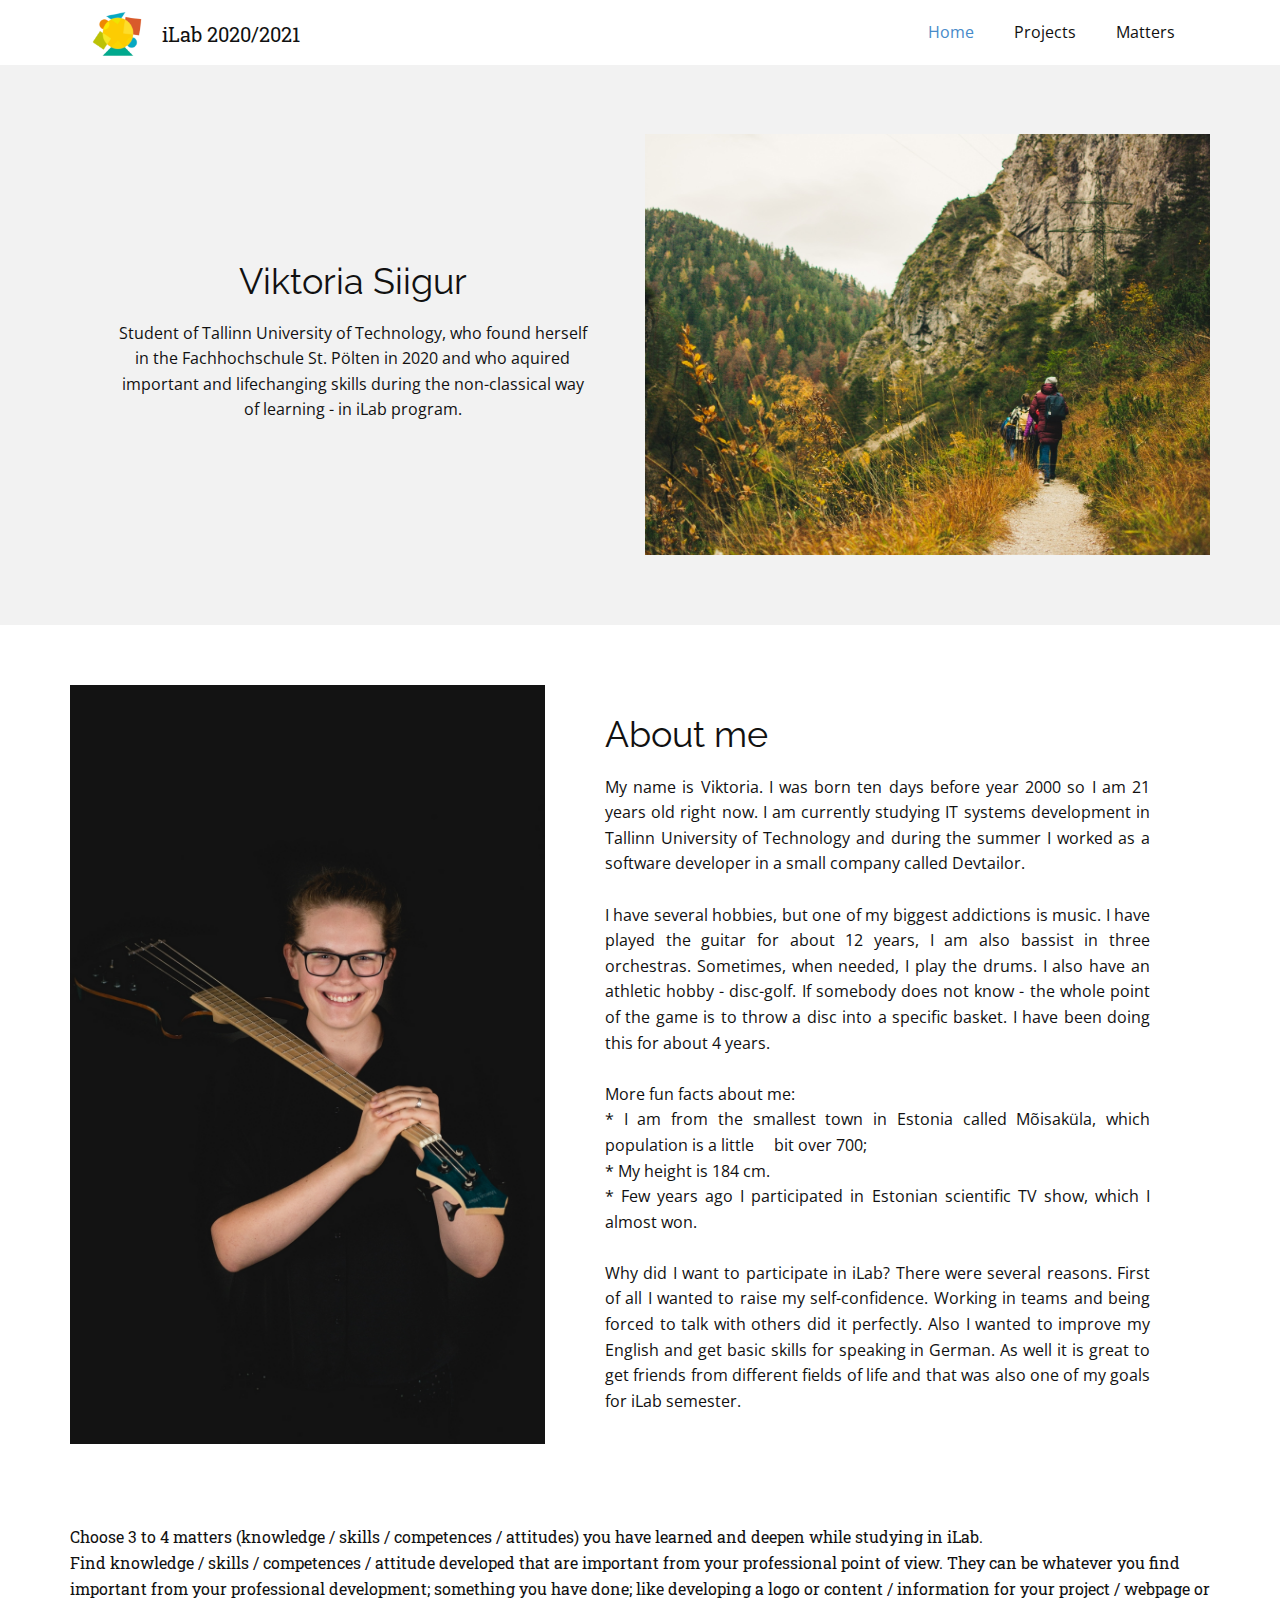
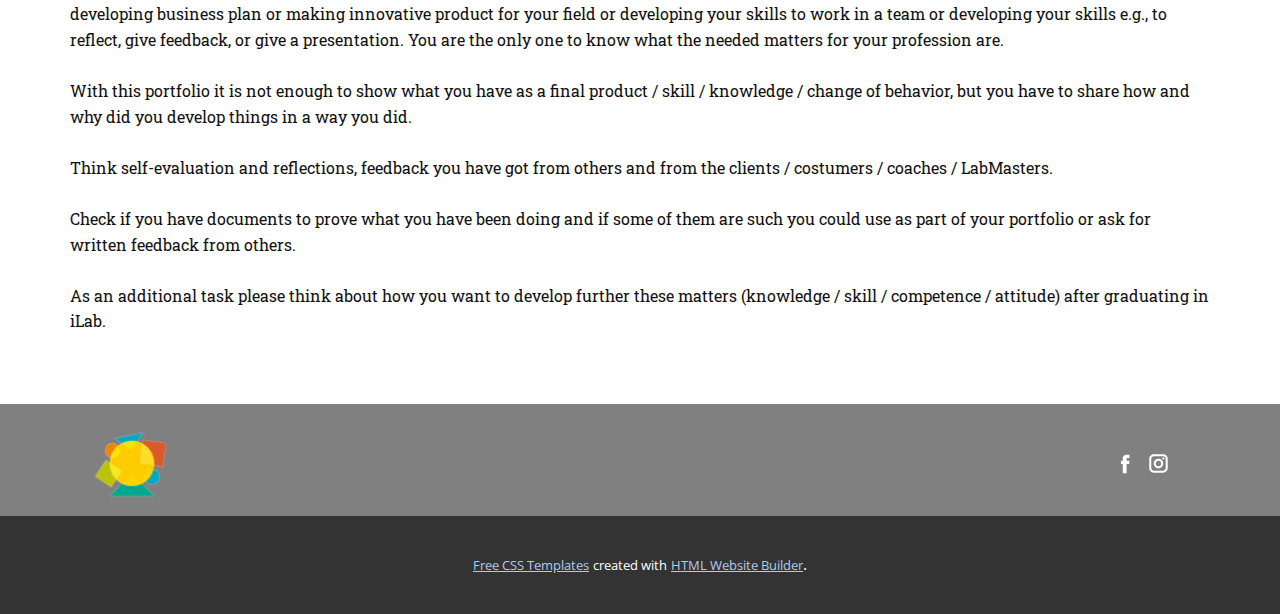
==== Home.html @ 85424d56 "first commit" ====
<!DOCTYPE html>
<html style="font-size: 16px;">
  <head>
    <meta name="viewport" content="width=device-width, initial-scale=1.0">
    <meta charset="utf-8">
    <meta name="keywords" content="writing courses, About our students, Online Writing Classes,Learning, and Community, 01, 02, 03, 04, How to Describe Nature, Questions?&nbsp;Comments?">
    <meta name="description" content="">
    <meta name="page_type" content="np-template-header-footer-from-plugin">
    <title>Home</title>
    <link rel="stylesheet" href="nicepage.css" media="screen">
<link rel="stylesheet" href="Home.css" media="screen">
    <script class="u-script" type="text/javascript" src="jquery.js" defer=""></script>
    <script class="u-script" type="text/javascript" src="nicepage.js" defer=""></script>
    <meta name="generator" content="Nicepage 3.3.3, nicepage.com">
    <link id="u-theme-google-font" rel="stylesheet" href="https://fonts.googleapis.com/css?family=Raleway:100,100i,200,200i,300,300i,400,400i,500,500i,600,600i,700,700i,800,800i,900,900i|Open+Sans:300,300i,400,400i,600,600i,700,700i,800,800i">
    <link id="u-page-google-font" rel="stylesheet" href="https://fonts.googleapis.com/css?family=Roboto+Slab:100,300,400,700">
    
    
    
    
    <script type="application/ld+json">{
		"@context": "http://schema.org",
		"@type": "Organization",
		"name": "",
		"url": "index.html",
		"sameAs": [
				"https://facebook.com/viktoria.siigur",
				"https://www.instagram.com/viktoriasiigur"
		]
}</script>
    <meta property="og:title" content="Home">
    <meta property="og:type" content="website">
    <meta name="theme-color" content="#478ac9">
    <link rel="canonical" href="index.html">
    <meta property="og:url" content="index.html">
  </head>
  <body class="u-body"><header class="u-clearfix u-header u-header" id="sec-147c"><div class="u-clearfix u-sheet u-sheet-1">
        <nav class="u-menu u-menu-dropdown u-offcanvas u-menu-1" data-responsive-from="MD">
          <div class="menu-collapse" style="font-size: 1rem; letter-spacing: 0px;">
            <a class="u-button-style u-custom-left-right-menu-spacing u-custom-padding-bottom u-custom-top-bottom-menu-spacing u-nav-link u-text-active-palette-1-base u-text-hover-palette-2-base" href="#">
              <svg><use xmlns:xlink="http://www.w3.org/1999/xlink" xlink:href="#menu-hamburger"></use></svg>
              <svg version="1.1" xmlns="http://www.w3.org/2000/svg" xmlns:xlink="http://www.w3.org/1999/xlink"><defs><symbol id="menu-hamburger" viewBox="0 0 16 16" style="width: 16px; height: 16px;"><rect y="1" width="16" height="2"></rect><rect y="7" width="16" height="2"></rect><rect y="13" width="16" height="2"></rect>
</symbol>
</defs></svg>
            </a>
          </div>
          <div class="u-custom-menu u-nav-container">
            <ul class="u-nav u-unstyled u-nav-1"><li class="u-nav-item"><a class="u-button-style u-nav-link u-text-active-palette-1-base u-text-hover-palette-2-base" href="Home.html" style="padding: 10px 20px;">Home</a>
</li><li class="u-nav-item"><a class="u-button-style u-nav-link u-text-active-palette-1-base u-text-hover-palette-2-base" href="Projects.html" style="padding: 10px 20px;">Projects</a>
</li><li class="u-nav-item"><a class="u-button-style u-nav-link u-text-active-palette-1-base u-text-hover-palette-2-base" href="Matters.html" style="padding: 10px 20px;">Matters</a>
</li></ul>
          </div>
          <div class="u-custom-menu u-nav-container-collapse">
            <div class="u-black u-container-style u-inner-container-layout u-opacity u-opacity-95 u-sidenav">
              <div class="u-sidenav-overflow">
                <div class="u-menu-close"></div>
                <ul class="u-align-center u-nav u-popupmenu-items u-unstyled u-nav-2"><li class="u-nav-item"><a class="u-button-style u-nav-link" href="Home.html" style="padding: 10px 20px;">Home</a>
</li><li class="u-nav-item"><a class="u-button-style u-nav-link" href="Projects.html" style="padding: 10px 20px;">Projects</a>
</li><li class="u-nav-item"><a class="u-button-style u-nav-link" href="Matters.html" style="padding: 10px 20px;">Matters</a>
</li></ul>
              </div>
            </div>
            <div class="u-black u-menu-overlay u-opacity u-opacity-70"></div>
          </div>
        </nav>
        <img src="images/ilab-logo.png" alt="" class="u-image u-image-default u-preserve-proportions u-image-1" data-image-width="196" data-image-height="182">
        <p class="u-custom-font u-font-roboto-slab u-text u-text-1">iLab 2020/2021</p>
      </div></header>
    <section class="u-clearfix u-grey-5 u-section-1" id="sec-17df">
      <div class="u-clearfix u-sheet u-sheet-1">
        <div class="u-clearfix u-expanded-width u-gutter-10 u-layout-wrap u-layout-wrap-1">
          <div class="u-layout" style="">
            <div class="u-layout-row" style="">
              <div class="u-container-style u-layout-cell u-left-cell u-size-30 u-size-xs-60 u-layout-cell-1" src="">
                <div class="u-container-layout u-container-layout-1">
                  <h2 class="u-align-center u-text u-text-1">Viktoria Siigur</h2>
                  <p class="u-align-center u-text u-text-2">Student of Tallinn University of Technology, who found herself in the Fachhochschule St. Pölten in 2020 and who aquired important and lifechanging skills during the non-classical way of learning - in iLab program.</p>
                </div>
              </div>
              <div class="u-align-center u-container-style u-image u-layout-cell u-right-cell u-size-30 u-size-xs-60 u-image-1" src="" data-image-width="6000" data-image-height="4000">
                <div class="u-container-layout u-container-layout-2" src=""></div>
              </div>
            </div>
          </div>
        </div>
      </div>
    </section>
    <section class="u-clearfix u-section-2" id="sec-6fb1">
      <div class="u-clearfix u-sheet u-valign-middle u-sheet-1">
        <div class="u-clearfix u-expanded-width u-gutter-0 u-layout-spacing-vertical u-layout-wrap u-layout-wrap-1">
          <div class="u-layout">
            <div class="u-layout-row">
              <div class="u-container-style u-image u-layout-cell u-left-cell u-size-25 u-image-1" data-image-width="2203" data-image-height="3300">
                <div class="u-container-layout u-container-layout-1"></div>
              </div>
              <div class="u-container-style u-layout-cell u-right-cell u-size-35 u-layout-cell-2" src="">
                <div class="u-container-layout u-valign-bottom u-container-layout-2">
                  <h2 class="u-align-left u-text u-text-1">About me</h2>
                  <p class="u-align-justify u-text u-text-2">My name is Viktoria. I was born ten days before year 2000 so I am 21 years old right now. I am currently studying IT systems development in Tallinn University of Technology and during the summer I worked as a software developer in a small company called Devtailor.&nbsp;<br>
                    <br>I have several hobbies, but one of my biggest addictions is music. I have played the guitar for about 12 years, I am also bassist in three orchestras. Sometimes, when needed, I play the drums.&nbsp;I also have an athletic hobby - disc-golf. If somebody does not know - the whole point of the game is to throw a disc into a specific basket. I have been doing this for about 4 years.&nbsp;<br>
                    <br>More fun facts about me:<br>* I am from the smallest town in Estonia called Mõisaküla, which population is a little&nbsp; &nbsp; &nbsp;bit over 700;&nbsp;<br>* My height is 184 cm.<br>* Few years ago I participated in Estonian scientific TV show, which I almost won.<br>
                    <br>Why did I want to participate in iLab? There were several reasons. First of all I wanted to raise my self-confidence. Working in teams and being forced to talk with others did it perfectly. Also I wanted to improve my English and get basic skills for speaking in German. As well it is great to get friends from different fields of life and that was also one of my goals for iLab semester.&nbsp;
                  </p>
                </div>
              </div>
            </div>
          </div>
        </div>
      </div>
    </section>
    <section class="u-clearfix u-section-3" id="sec-59cd">
      <div class="u-clearfix u-sheet u-sheet-1">
        <p class="u-custom-font u-font-roboto-slab u-text u-text-1">Choose 3 to 4 matters (knowledge / skills / competences / attitudes) you have learned and deepen while studying in iLab.&nbsp;<br>Find knowledge / skills / competences / attitude developed that are important from your professional point of view. They can be whatever you find important from your professional development; something you have done; like developing a logo or content / information for your project / webpage or developing business plan or making innovative product for your field or developing your skills to work in a team or developing your skills e.g., to reflect, give feedback, or give a presentation. You are the only one to know what the needed matters for your profession are.<br>&nbsp;<br>With this portfolio it is not enough to show what you have as a final product / skill / knowledge / change of behavior, but you have to share&nbsp;how and why&nbsp;did you develop things in a way you did.&nbsp;<br>
          <br>Think self-evaluation and reflections, feedback you have got from others and from the clients / costumers / coaches / LabMasters.&nbsp;<br>
          <br>Check if you have documents to prove what you have been doing and if some of them are such you could use as part of your portfolio or ask for written feedback from others.<br>
          <br>As an additional task please think about how you want to develop further these matters (knowledge / skill / competence / attitude) after graduating in iLab.
        </p>
      </div>
    </section>
    
    
    <footer class="u-align-center-md u-align-center-sm u-align-center-xs u-clearfix u-footer u-grey-50 u-footer" id="sec-589f"><div class="u-clearfix u-sheet u-sheet-1">
        <div class="u-align-left u-social-icons u-spacing-10 u-social-icons-1">
          <a class="u-social-url" target="_blank" href="https://facebook.com/viktoria.siigur"><span class="u-icon u-icon-circle u-social-facebook u-social-type-logo u-icon-1"><svg class="u-svg-link" preserveAspectRatio="xMidYMin slice" viewBox="0 0 112 112" style=""><use xmlns:xlink="http://www.w3.org/1999/xlink" xlink:href="#svg-b3be"></use></svg><svg xmlns="http://www.w3.org/2000/svg" xmlns:xlink="http://www.w3.org/1999/xlink" version="1.1" xml:space="preserve" class="u-svg-content" viewBox="0 0 112 112" x="0px" y="0px" id="svg-b3be"><path d="M75.5,28.8H65.4c-1.5,0-4,0.9-4,4.3v9.4h13.9l-1.5,15.8H61.4v45.1H42.8V58.3h-8.8V42.4h8.8V32.2 c0-7.4,3.4-18.8,18.8-18.8h13.8v15.4H75.5z"></path></svg></span>
          </a>
          <a class="u-social-url" target="_blank" href="https://www.instagram.com/viktoriasiigur"><span class="u-icon u-icon-circle u-social-instagram u-social-type-logo u-icon-2"><svg class="u-svg-link" preserveAspectRatio="xMidYMin slice" viewBox="0 0 112 112" style=""><use xmlns:xlink="http://www.w3.org/1999/xlink" xlink:href="#svg-a861"></use></svg><svg xmlns="http://www.w3.org/2000/svg" xmlns:xlink="http://www.w3.org/1999/xlink" version="1.1" xml:space="preserve" class="u-svg-content" viewBox="0 0 112 112" x="0px" y="0px" id="svg-a861"><path d="M55.9,32.9c-12.8,0-23.2,10.4-23.2,23.2s10.4,23.2,23.2,23.2s23.2-10.4,23.2-23.2S68.7,32.9,55.9,32.9z M55.9,69.4c-7.4,0-13.3-6-13.3-13.3c-0.1-7.4,6-13.3,13.3-13.3s13.3,6,13.3,13.3C69.3,63.5,63.3,69.4,55.9,69.4z"></path><path d="M79.7,26.8c-3,0-5.4,2.5-5.4,5.4s2.5,5.4,5.4,5.4c3,0,5.4-2.5,5.4-5.4S82.7,26.8,79.7,26.8z"></path><path d="M78.2,11H33.5C21,11,10.8,21.3,10.8,33.7v44.7c0,12.6,10.2,22.8,22.7,22.8h44.7c12.6,0,22.7-10.2,22.7-22.7 V33.7C100.8,21.1,90.6,11,78.2,11z M91,78.4c0,7.1-5.8,12.8-12.8,12.8H33.5c-7.1,0-12.8-5.8-12.8-12.8V33.7 c0-7.1,5.8-12.8,12.8-12.8h44.7c7.1,0,12.8,5.8,12.8,12.8V78.4z"></path></svg></span>
          </a>
        </div>
        <img src="images/ilab-logo.png" alt="" class="u-image u-image-default u-preserve-proportions u-image-1" data-image-width="196" data-image-height="182">
      </div></footer>
    <section class="u-backlink u-clearfix u-grey-80">
      <a class="u-link" href="https://nicepage.com/css-templates" target="_blank">
        <span>Free CSS Templates</span>
      </a>
      <p class="u-text">
        <span>created with</span>
      </p>
      <a class="u-link" href="https://nicepage.com/html-website-builder" target="_blank">
        <span>HTML Website Builder</span>
      </a>. 
    </section>
  </body>
</html>
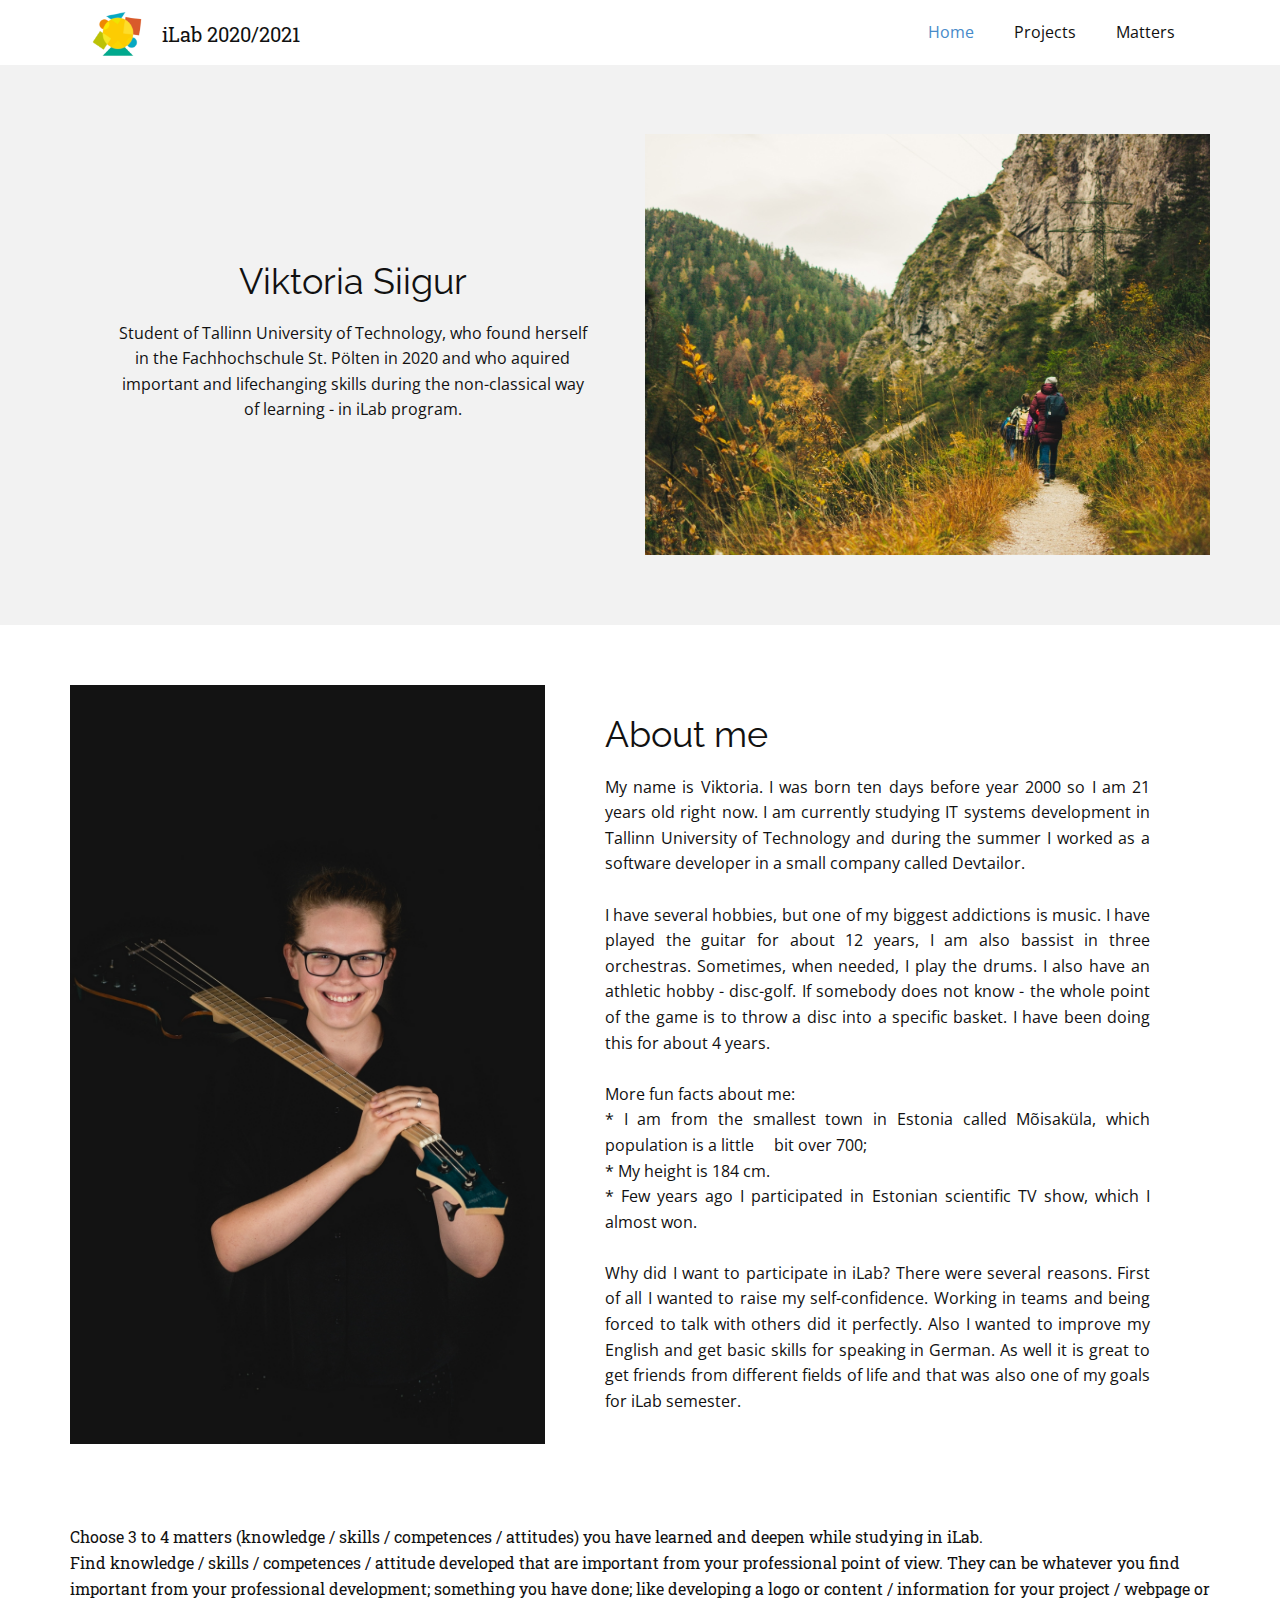
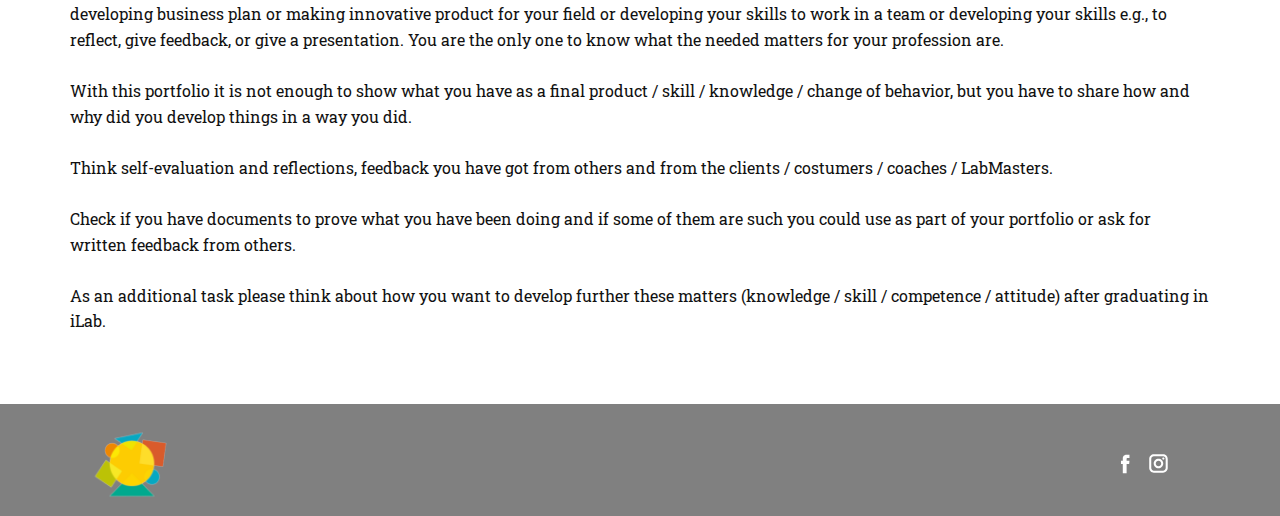
==== commit 7548c241: "text done" ====
--- a/Home.html
+++ b/Home.html
@@ -14,10 +14,10 @@
     <meta name="generator" content="Nicepage 3.3.3, nicepage.com">
     <link id="u-theme-google-font" rel="stylesheet" href="https://fonts.googleapis.com/css?family=Raleway:100,100i,200,200i,300,300i,400,400i,500,500i,600,600i,700,700i,800,800i,900,900i|Open+Sans:300,300i,400,400i,600,600i,700,700i,800,800i">
     <link id="u-page-google-font" rel="stylesheet" href="https://fonts.googleapis.com/css?family=Roboto+Slab:100,300,400,700">
-    
-    
-    
-    
+
+
+
+
     <script type="application/ld+json">{
 		"@context": "http://schema.org",
 		"@type": "Organization",
@@ -117,8 +117,8 @@
         </p>
       </div>
     </section>
-    
-    
+
+
     <footer class="u-align-center-md u-align-center-sm u-align-center-xs u-clearfix u-footer u-grey-50 u-footer" id="sec-589f"><div class="u-clearfix u-sheet u-sheet-1">
         <div class="u-align-left u-social-icons u-spacing-10 u-social-icons-1">
           <a class="u-social-url" target="_blank" href="https://facebook.com/viktoria.siigur"><span class="u-icon u-icon-circle u-social-facebook u-social-type-logo u-icon-1"><svg class="u-svg-link" preserveAspectRatio="xMidYMin slice" viewBox="0 0 112 112" style=""><use xmlns:xlink="http://www.w3.org/1999/xlink" xlink:href="#svg-b3be"></use></svg><svg xmlns="http://www.w3.org/2000/svg" xmlns:xlink="http://www.w3.org/1999/xlink" version="1.1" xml:space="preserve" class="u-svg-content" viewBox="0 0 112 112" x="0px" y="0px" id="svg-b3be"><path d="M75.5,28.8H65.4c-1.5,0-4,0.9-4,4.3v9.4h13.9l-1.5,15.8H61.4v45.1H42.8V58.3h-8.8V42.4h8.8V32.2 c0-7.4,3.4-18.8,18.8-18.8h13.8v15.4H75.5z"></path></svg></span>
@@ -128,16 +128,6 @@
         </div>
         <img src="images/ilab-logo.png" alt="" class="u-image u-image-default u-preserve-proportions u-image-1" data-image-width="196" data-image-height="182">
       </div></footer>
-    <section class="u-backlink u-clearfix u-grey-80">
-      <a class="u-link" href="https://nicepage.com/css-templates" target="_blank">
-        <span>Free CSS Templates</span>
-      </a>
-      <p class="u-text">
-        <span>created with</span>
-      </p>
-      <a class="u-link" href="https://nicepage.com/html-website-builder" target="_blank">
-        <span>HTML Website Builder</span>
-      </a>. 
-    </section>
+
   </body>
-</html>+</html>
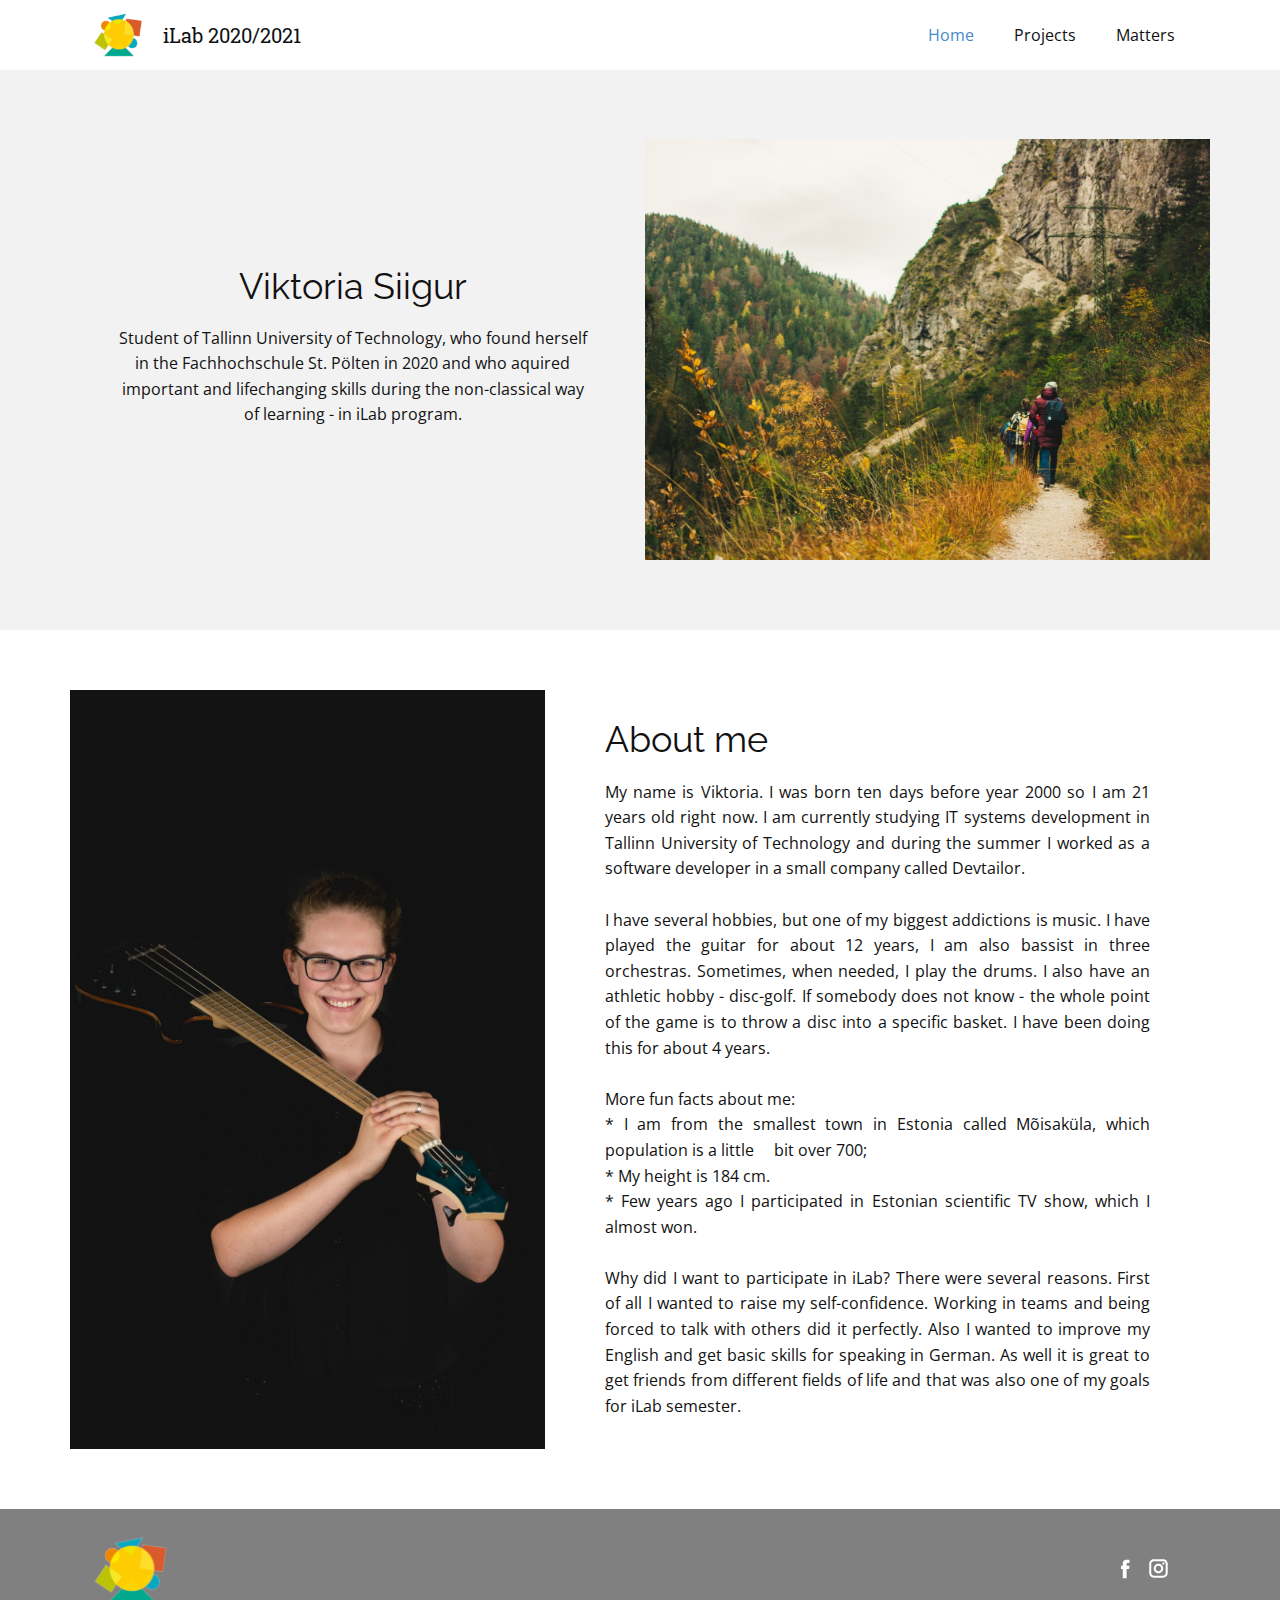
==== commit ea70bde1: "alignment fixes" ====
--- a/Home.html
+++ b/Home.html
@@ -14,7 +14,6 @@
     <meta name="generator" content="Nicepage 3.3.3, nicepage.com">
     <link id="u-theme-google-font" rel="stylesheet" href="https://fonts.googleapis.com/css?family=Raleway:100,100i,200,200i,300,300i,400,400i,500,500i,600,600i,700,700i,800,800i,900,900i|Open+Sans:300,300i,400,400i,600,600i,700,700i,800,800i">
     <link id="u-page-google-font" rel="stylesheet" href="https://fonts.googleapis.com/css?family=Roboto+Slab:100,300,400,700">
-
 
 
 
@@ -63,8 +62,8 @@
             <div class="u-black u-menu-overlay u-opacity u-opacity-70"></div>
           </div>
         </nav>
+        <p class="u-custom-font u-font-roboto-slab u-text u-text-1">iLab 2020/2021</p>
         <img src="images/ilab-logo.png" alt="" class="u-image u-image-default u-preserve-proportions u-image-1" data-image-width="196" data-image-height="182">
-        <p class="u-custom-font u-font-roboto-slab u-text u-text-1">iLab 2020/2021</p>
       </div></header>
     <section class="u-clearfix u-grey-5 u-section-1" id="sec-17df">
       <div class="u-clearfix u-sheet u-sheet-1">
@@ -108,15 +107,6 @@
         </div>
       </div>
     </section>
-    <section class="u-clearfix u-section-3" id="sec-59cd">
-      <div class="u-clearfix u-sheet u-sheet-1">
-        <p class="u-custom-font u-font-roboto-slab u-text u-text-1">Choose 3 to 4 matters (knowledge / skills / competences / attitudes) you have learned and deepen while studying in iLab.&nbsp;<br>Find knowledge / skills / competences / attitude developed that are important from your professional point of view. They can be whatever you find important from your professional development; something you have done; like developing a logo or content / information for your project / webpage or developing business plan or making innovative product for your field or developing your skills to work in a team or developing your skills e.g., to reflect, give feedback, or give a presentation. You are the only one to know what the needed matters for your profession are.<br>&nbsp;<br>With this portfolio it is not enough to show what you have as a final product / skill / knowledge / change of behavior, but you have to share&nbsp;how and why&nbsp;did you develop things in a way you did.&nbsp;<br>
-          <br>Think self-evaluation and reflections, feedback you have got from others and from the clients / costumers / coaches / LabMasters.&nbsp;<br>
-          <br>Check if you have documents to prove what you have been doing and if some of them are such you could use as part of your portfolio or ask for written feedback from others.<br>
-          <br>As an additional task please think about how you want to develop further these matters (knowledge / skill / competence / attitude) after graduating in iLab.
-        </p>
-      </div>
-    </section>
 
 
     <footer class="u-align-center-md u-align-center-sm u-align-center-xs u-clearfix u-footer u-grey-50 u-footer" id="sec-589f"><div class="u-clearfix u-sheet u-sheet-1">
--- a/nicepage.css
+++ b/nicepage.css
@@ -31198,11 +31198,11 @@
 }
 
 .u-header .u-sheet-1 {
-  min-height: 61px;
+  min-height: 70px;
 }
 
 .u-header .u-menu-1 {
-  margin: 14px 15px 0 auto;
+  margin: 17px 15px 0 auto;
 }
 
 .u-header .u-nav-1 {
@@ -31214,16 +31214,16 @@
   font-size: 1.25rem;
 }
 
-.u-header .u-image-1 {
-  width: 64px;
-  height: 60px;
-  margin: -46px auto 0 17px;
-}
-
 .u-header .u-text-1 {
   font-size: 1.25rem;
   font-weight: normal;
-  margin: -46px 907px 15px 92px;
+  margin: -34px 906px 0 93px;
+}
+
+.u-header .u-image-1 {
+  width: 62px;
+  height: 58px;
+  margin: -45px auto 6px 19px;
 }
 @media (max-width: 1199px) {
   .u-header .u-menu-1 {
@@ -31231,34 +31231,81 @@
     margin-right: 0;
   }
 
+  .u-header .u-text-1 {
+    width: auto;
+    margin-top: -34px;
+    margin-right: 361px;
+    margin-left: 95px;
+  }
+
   .u-header .u-image-1 {
-    width: 64px;
-    height: 59px;
-    margin-top: -46px;
+    width: 55px;
+    height: 51px;
+    margin-top: -42px;
+    margin-bottom: 12px;
+  }
+}
+@media (max-width: 991px) {
+  .u-header .u-sheet-1 {
+    min-height: 73px;
+  }
+
+  .u-header .u-menu-1 {
+    margin-top: 20px;
   }
 
   .u-header .u-text-1 {
+    margin-right: 473px;
+  }
+
+  .u-header .u-image-1 {
+    width: 62px;
+    height: 58px;
     margin-top: -45px;
-    margin-right: 799px;
-    margin-left: 76px;
-  }
-}
-@media (max-width: 991px) {
+    margin-bottom: 8px;
+    margin-left: 21px;
+  }
+}
+@media (max-width: 767px) {
+  .u-header .u-sheet-1 {
+    min-height: 63px;
+  }
+
+  .u-header .u-menu-1 {
+    margin-top: 12px;
+    margin-right: 17px;
+  }
+
   .u-header .u-text-1 {
-    margin-right: 579px;
-    margin-left: 58px;
-  }
-}
-@media (max-width: 767px) {
+    margin-top: -28px;
+    margin-right: 186px;
+    margin-left: 62px;
+  }
+
+  .u-header .u-image-1 {
+    margin-bottom: 3px;
+    margin-left: 0;
+  }
+}
+@media (max-width: 575px) {
+  .u-header .u-sheet-1 {
+    min-height: 61px;
+  }
+
+  .u-header .u-menu-1 {
+    margin-top: 15px;
+    margin-right: 0;
+  }
+
   .u-header .u-text-1 {
-    margin-right: 399px;
-    margin-left: 44px;
-  }
-}
-@media (max-width: 575px) {
-  .u-header .u-text-1 {
-    margin-right: 199px;
-    margin-left: 28px;
+    margin-top: -34px;
+    margin-right: 134px;
+    margin-left: 65px;
+  }
+
+  .u-header .u-image-1 {
+    margin-top: -43px;
+    margin-bottom: 0;
   }
 }
 .u-footer {
@@ -31305,16 +31352,30 @@
 }
 
 @media (max-width: 767px) {
+  .u-footer .u-sheet-1 {
+    min-height: 208px;
+  }
+
   .u-footer .u-social-icons-1 {
-    margin-top: 100px;
+    margin-top: 132px;
     margin-right: auto;
   }
 
   .u-footer .u-image-1 {
-    margin-top: -10px;
-  }
-}
-
+    margin-top: -125px;
+    margin-left: auto;
+    margin-bottom: 60px;
+  }
+}
+@media (max-width: 575px) {
+  .u-footer .u-social-icons-1 {
+    margin-top: 142px;
+  }
+
+  .u-footer .u-image-1 {
+    margin-top: -132px;
+  }
+}
 
  /*begin-variables base-font-size*/ 
  html { font-size: 16px; }
--- a/Home.css
+++ b/Home.css
@@ -49,6 +49,10 @@
     min-height: 355px;
   }
 
+  .u-section-1 .u-text-1 {
+    margin-top: 57px;
+  }
+
   .u-section-1 .u-text-2 {
     margin-left: 0;
     margin-right: 0;
@@ -62,7 +66,7 @@
 
 @media (max-width: 991px) {
   .u-section-1 .u-layout-cell-1 {
-    min-height: 100px;
+    min-height: 360px;
   }
 
   .u-section-1 .u-container-layout-1 {
@@ -70,6 +74,14 @@
     padding-right: 30px;
   }
 
+  .u-section-1 .u-text-1 {
+    margin-top: 28px;
+  }
+
+  .u-section-1 .u-text-2 {
+    margin-top: 28px;
+  }
+
   .u-section-1 .u-image-1 {
     min-height: 272px;
   }
@@ -81,6 +93,10 @@
 }
 
 @media (max-width: 767px) {
+  .u-section-1 .u-layout-cell-1 {
+    min-height: 100px;
+  }
+
   .u-section-1 .u-container-layout-1 {
     padding-left: 10px;
     padding-right: 10px;
@@ -204,10 +220,4 @@
   .u-section-2 .u-image-1 {
     min-height: 343px;
   }
-}.u-section-3 .u-sheet-1 {
-  min-height: 500px;
-}
-
-.u-section-3 .u-text-1 {
-  margin: 20px 0 60px;
 }